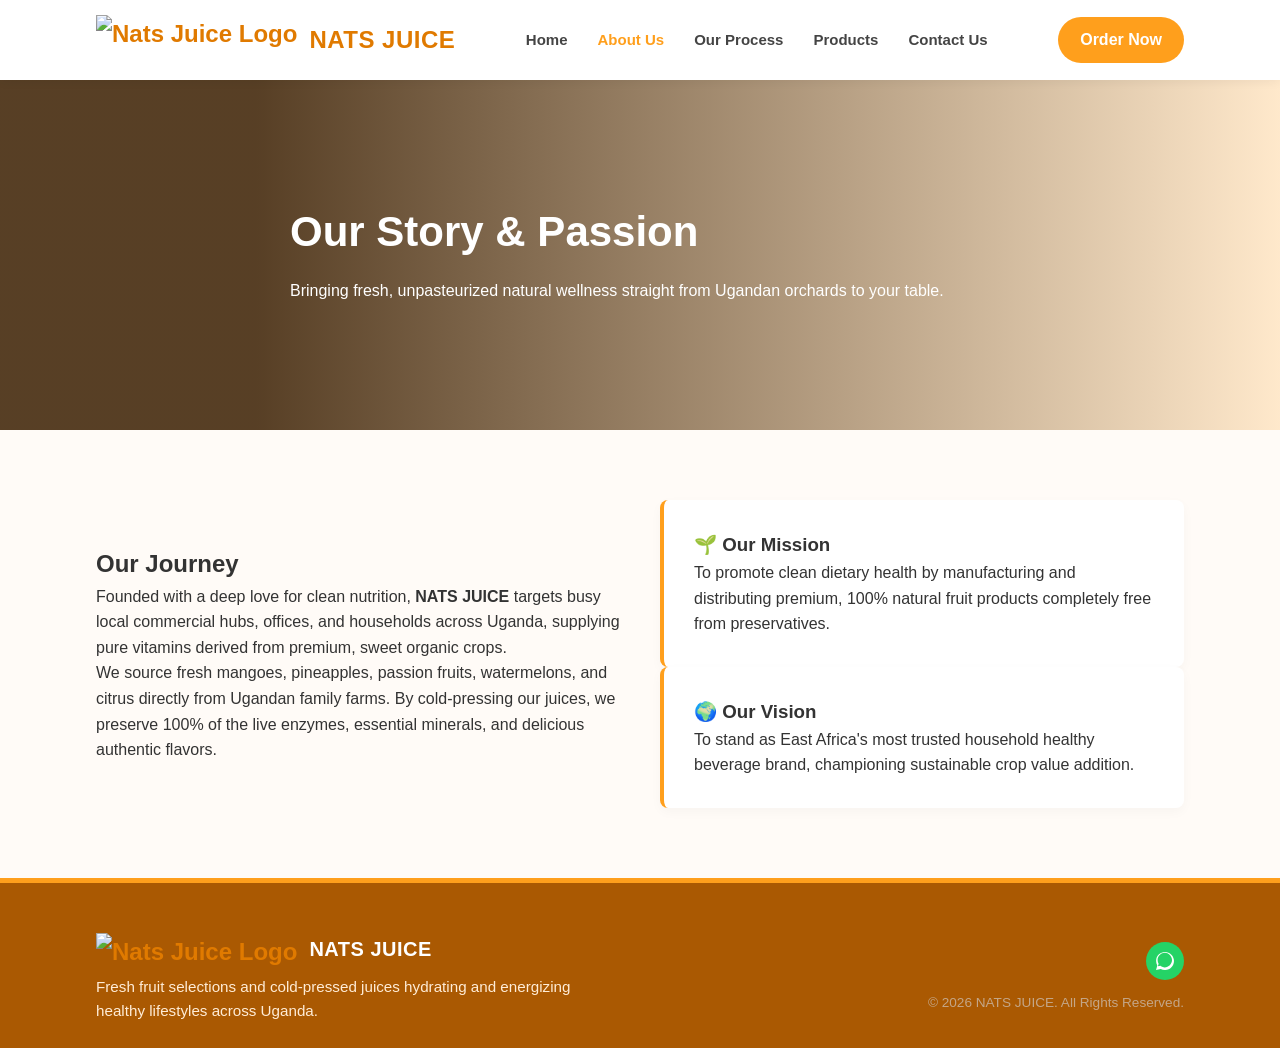
==== About.html @ 0ae97e0f "Add files via upload" ====
<!DOCTYPE html>
<html lang="en">
<head>
    <meta charset="UTF-8">
    <meta name="viewport" content="width=device-width, initial-scale=1.0">
    <title>About Us | NATS JUICE</title>
    <link rel="stylesheet" href="style.css">
</head>
<body>

    <header class="main-header">
        <div class="container header-flex">
            <div class="logo">
                <img src="images/logo.png" alt="Nats Juice Logo" class="logo-img">
                <span class="logo-text">NATS JUICE</span>
            </div>
            <nav class="nav-menu">
                <ul>
                    <li><a href="index.html">Home</a></li>
                    <li><a href="About.html" class="active">About Us</a></li>
                    <li><a href="Process.html">Our Process</a></li>
                    <li><a href="products.html">Products</a></li>
                   
                    <li><a href="contact.html">Contact Us</a></li>
                </ul>
            </nav>
            <div class="header-cta">
                <a href="contact.html" class="btn-cta">Order Now</a>
            </div>
        </div>
    </header>

    <section class="page-hero about-hero">
        <div class="hero-overlay"></div>
        <div class="container hero-content">
            <h1>Our Story & Passion</h1>
            <p>Bringing fresh, unpasteurized natural wellness straight from Ugandan orchards to your table.</p>
        </div>
    </section>

    <section class="about-section section-padding">
        <div class="container grid-two-col">
            <div class="about-text">
                <h2>Our Journey</h2>
                <p>Founded with a deep love for clean nutrition, <strong>NATS JUICE</strong> targets busy local commercial hubs, offices, and households across Uganda, supplying pure vitamins derived from premium, sweet organic crops.</p>
                <p>We source fresh mangoes, pineapples, passion fruits, watermelons, and citrus directly from Ugandan family farms. By cold-pressing our juices, we preserve 100% of the live enzymes, essential minerals, and delicious authentic flavors.</p>
            </div>
            <div class="about-values">
                <div class="value-card">
                    <h3>🌱 Our Mission</h3>
                    <p>To promote clean dietary health by manufacturing and distributing premium, 100% natural fruit products completely free from preservatives.</p>
                </div>
                <div class="value-card">
                    <h3>🌍 Our Vision</h3>
                    <p>To stand as East Africa's most trusted household healthy beverage brand, championing sustainable crop value addition.</p>
                </div>
            </div>
        </div>
    </section>

    <footer class="main-footer-compact">
        <div class="container footer-grid-compact">
            <div class="footer-brand-compact">
                <div class="logo">
                    <img src="images/logo.png" alt="Nats Juice Logo" class="logo-img" style="height: 32px;">
                    <span class="logo-text" style="color: #ffffff; font-size: 20px;">NATS JUICE</span>
                </div>
                <p>Fresh fruit selections and cold-pressed juices hydrating and energizing healthy lifestyles across Uganda.</p>
            </div>
            <div class="footer-socials-compact">
                <div class="social-icons-compact">
                    <a href="https://wa.me/256778732386" target="_blank" class="social-btn-compact whatsapp" aria-label="WhatsApp">
                        <svg viewBox="0 0 24 24" width="18" height="18" fill="currentColor"><path d="M.057 24l1.687-6.163c-1.041-1.804-1.588-3.849-1.587-5.946C.06 5.348 5.397.01 12.008.01c3.202.001 6.212 1.246 8.477 3.513 2.266 2.268 3.507 5.28 3.505 8.484-.004 6.657-5.34 11.997-11.953 11.997-2.005-.001-3.973-.502-5.713-1.457L0 24zm6.59-4.846c1.6.95 3.188 1.449 4.825 1.451 5.436 0 9.86-4.37 9.864-9.799.002-2.623-1.023-5.086-2.885-6.948C16.53 2.01 14.081.99 11.999.99c-5.442 0-9.87 4.372-9.874 9.802-.001 1.73.472 3.41 1.368 4.888l-.948 3.46 3.548-.923z"/></svg>
                    </a>
                </div>
                <p class="copyright-text-compact">&copy; 2026 NATS JUICE. All Rights Reserved.</p>
            </div>
        </div>
    </footer>
</body>
</html>
---- style.css ----
/* ==========================================================================
   1. BRAND IDENTITY DESIGN TOKENS (Mango Orange Palette)
   ========================================================================== */
:root {
    --primary-mango: #FF9F1C;       /* Vibrant tropical accent for CTAs & states */
    --deep-citrus: #E07A00;         /* Deep pulp contrast for typography & headers */
    --dark-bark: #aa5902;           /* Rich organic shadow tone for deep footers */
    --sunshine-mist: #FFFBF7;       /* Warm, welcoming background tint */
    --whatsapp-green: #25D366;      /* Global native green for instant action */
    --whatsapp-hover: #20BA5A;
    --text-dark: #333333;           /* Primary reading text */
    --text-muted: #666666;          /* Secondary descriptive body text */
    --pure-white: #ffffff;
}

/* ==========================================================================
   2. RESET & GLOBAL ELEMENT STYLES
   ========================================================================== */
* {
    margin: 0;
    padding: 0;
    box-sizing: border-box;
}

body {
    font-family: 'Segoe UI', Tahoma, Geneva, Verdana, sans-serif;
    color: var(--text-dark);
    line-height: 1.6;
    background-color: var(--sunshine-mist);
    -webkit-font-smoothing: antialiased;
}

.container {
    width: 85%;
    max-width: 1200px;
    margin: 0 auto;
}

/* ==========================================================================
   3. HEADER & INTEGRATED NAVIGATION SYSTEM
   ========================================================================== */
.main-header {
    background-color: var(--pure-white);
    box-shadow: 0 2px 10px rgba(0, 0, 0, 0.05);
    position: sticky;
    top: 0;
    z-index: 1000;
    padding: 15px 0;
}

.header-flex {
    display: flex;
    justify-content: space-between;
    align-items: center;
}

.logo {
    display: flex;
    align-items: center;
    gap: 12px;
    font-size: 24px;
    font-weight: 700;
    color: var(--deep-citrus);
    text-decoration: none;
}

.logo-img {
    height: 50px;
    width: auto;
    display: block;
    object-fit: contain;

}

.logo-text {
    font-weight: bold;
    display: flex;
    align-items: center;
    letter-spacing: 0.5px;
}

.nav-menu ul {
    display: flex;
    list-style: none;
    align-items: center;
}

.nav-menu ul li {
    margin: 0 15px;
    position: relative;
}

.nav-menu ul li a {
    text-decoration: none;
    color: #444444;
    font-weight: 600;
    font-size: 15px;
    transition: color 0.3s ease;
}

.nav-menu ul li a:hover, 
.nav-menu ul li a.active {
    color: var(--primary-mango);
}

.btn-cta {
    display: inline-block;
    background-color: var(--primary-mango);
    color: var(--pure-white);
    text-decoration: none;
    padding: 10px 22px;
    border-radius: 25px;
    font-weight: 600;
    transition: background-color 0.3s ease, transform 0.2s ease;
}

.btn-cta:hover {
    background-color: var(--deep-citrus);
    transform: translateY(-1px);
}

/* ==========================================================================
   4. LAYOUT COMPONENTS & STRUCTURAL HEROES
   ========================================================================== */
.hero-section {
    position: relative;
    background-image: url('images/backgroundimage.png'); 
    background-repeat: no-repeat;
    background-position: center center;
    background-size: cover;
    min-height: 480px;
    display: flex;
    align-items: center;
    color: var(--pure-white);
}

/* Debugged Layout Rule: Applies globally to internal page header layouts */
.page-hero {
    position: relative;
    background-image: url('images/backgroundimage.png'); 
    background-repeat: no-repeat;
    background-position: center center;
    background-size: cover;
    min-height: 350px;
    display: flex;
    align-items: center;
    color: var(--pure-white);
}

.hero-overlay {
    position: absolute;
    top: 0;
    left: 0;
    width: 100%;
    height: 100%;
    background: linear-gradient(to right, rgba(58, 30, 0, 0.85) 20%, rgba(255, 159, 28, 0.2) 100%);
    z-index: 1;
}

.hero-content {
    position: relative;
    z-index: 2;
    max-width: 700px;
}

.hero-content h1 {
    font-size: 42px;
    font-weight: 700;
    line-height: 1.25;
    margin-bottom: 20px;
}

.btn-primary {
    display: inline-block;
    background-color: var(--primary-mango);
    color: var(--pure-white);
    text-decoration: none;
    padding: 14px 28px;
    border-radius: 25px;
    font-weight: 600;
    transition: background-color 0.3s ease, transform 0.2s ease;
    border: none;
    cursor: pointer;
}

.btn-primary:hover {
    background-color: var(--deep-citrus);
    transform: translateY(-1px);
}

.section-padding {
    padding: 70px 0;
}

.bg-light {
    background-color: var(--sunshine-mist);
}

/* Typography Headings */
.section-title {
    text-align: center;
    font-size: 32px;
    font-weight: 700;
    color: var(--dark-bark);
    margin-bottom: 40px;
    position: relative;
}

.section-center-title {
    text-align: center;
    font-size: 30px;
    font-weight: 700;
    color: var(--dark-bark);
    margin-bottom: 15px;
}

.section-subtitle {
    text-align: center;
    color: var(--text-muted);
    max-width: 650px;
    margin: 0 auto 45px auto;
    font-size: 1.1rem;
}

.grid-two-col {
    display: grid;
    grid-template-columns: 1fr 1fr;
    gap: 40px;
    align-items: center;
}

/* ==========================================================================
   5. RESPONSIVE PRODUCT CARDS GRID
   ========================================================================== */
.products-section {
    padding: 60px 0;
    background-color: var(--pure-white);
}

.product-grid {
    display: grid;
    grid-template-columns: repeat(3, 1fr);
    gap: 30px;
}

.product-card {
    background-color: var(--pure-white);
    border-radius: 12px;
    overflow: hidden;
    box-shadow: 0 4px 15px rgba(0, 0, 0, 0.06);
    display: flex;
    flex-direction: column;
    height: 100%;
    transition: transform 0.3s ease, box-shadow 0.3s ease;
}

.product-card:hover {
    transform: translateY(-5px);
    box-shadow: 0 8px 25px rgba(224, 122, 0, 0.12);
}

.product-card-image {
    width: 100%;
    height: 240px;
    object-fit: cover;
    display: block;
}

.product-details {
    padding: 24px;
    flex-grow: 1;
    display: flex;
    flex-direction: column;
}

.product-badge {
    align-self: flex-start;
    background-color: #FFECD6;
    color: var(--deep-citrus);
    padding: 4px 12px;
    border-radius: 20px;
    font-size: 0.8rem;
    font-weight: 700;
    margin-bottom: 12px;
    text-transform: uppercase;
    letter-spacing: 0.5px;
}

.product-title {
    font-size: 1.4rem;
    color: var(--dark-bark);
    margin-bottom: 10px;
    font-weight: 700;
}

.product-description {
    font-size: 0.95rem;
    color: var(--text-muted);
    line-height: 1.6;
    margin-bottom: 20px;
}

.view-more-btn {
    display: block;
    text-align: center;
    background-color: var(--primary-mango);
    color: var(--pure-white);
    text-decoration: none;
    padding: 12px 20px;
    border-radius: 8px;
    font-weight: 700;
    margin-top: auto;
    transition: background-color 0.2s ease;
}

.view-more-btn:hover {
    background-color: var(--deep-citrus);
}

/* ==========================================================================
   6. INNER PAGE COMPONENT SPECIFICS (About, Process, Impact)
   ========================================================================== */
.value-card {
    background: var(--pure-white);
    padding: 30px;
    border-radius: 8px;
    box-shadow: 0 4px 12px rgba(0,0,0,0.03);
    border-left: 4px solid var(--primary-mango);
}

/* Step Progression Items (Process Page) */
.process-timeline {
    margin-top: 40px;
    display: flex;
    flex-direction: column;
    gap: 25px;
}

.process-step {
    display: flex;
    gap: 20px;
    background: var(--pure-white);
    padding: 25px;
    border-radius: 8px;
    box-shadow: 0 2px 12px rgba(0,0,0,0.03);
    align-items: flex-start;
}

.step-number {
    background-color: var(--primary-mango);
    color: var(--pure-white);
    width: 44px;
    height: 44px;
    border-radius: 50%;
    display: flex;
    align-items: center;
    justify-content: center;
    font-weight: 700;
    font-size: 1.1rem;
    flex-shrink: 0;
}





/* ==========================================================================
   7. NATIVE ORDER FORM ENGINE (Contact Page)
   ========================================================================== */
.whatsapp-native-form {
    display: flex;
    flex-direction: column;
    gap: 18px;
    background: var(--pure-white);
    padding: 30px;
    border-radius: 10px;
    border: 1px solid #FFECD6;
    box-shadow: 0 4px 20px rgba(0,0,0,0.02);
}

.form-group {
    display: flex;
    flex-direction: column;
    gap: 6px;
}

.form-group label {
    font-weight: 600;
    font-size: 0.9rem;
    color: #444444;
}

.form-group input, 
.form-group select {
    padding: 12px;
    border: 1px solid #DCDCDC;
    border-radius: 6px;
    font-size: 1rem;
    outline: none;
    background-color: #FAFAFA;
    transition: border-color 0.2s, background-color 0.2s;
}

.form-group input:focus, 
.form-group select:focus {
    border-color: var(--primary-mango);
    background-color: var(--pure-white);
}

.form-submit-btn {
    background-color: var(--whatsapp-green);
    color: var(--pure-white);
    padding: 14px;
    border: none;
    border-radius: 6px;
    font-weight: 700;
    font-size: 1.05rem;
    cursor: pointer;
    transition: background-color 0.2s ease, transform 0.1s ease;
    margin-top: 5px;
}

.form-submit-btn:hover {
    background-color: var(--whatsapp-hover);
}

.form-submit-btn:active {
    transform: scale(0.99);
}

/* Integrated SVGs (Contact Info block rules) */
.orange-svg-icon {
    width: 24px;
    height: 24px;
    fill: var(--primary-mango);
    flex-shrink: 0;
    display: inline-block;
    vertical-align: middle;
}

.info-item {
    display: flex;
    align-items: center;
    gap: 15px;
    margin-bottom: 20px;
    font-size: 1rem;
    color: var(--text-dark);
}

/* ==========================================================================
   8. COMPACT UNIFIED BRAND FOOTER
   ========================================================================== */
.main-footer-compact {
    background-color: var(--dark-bark);
    color: var(--pure-white);
    padding: 50px 0 25px 0;
    font-size: 0.95rem;
    border-top: 5px solid var(--primary-mango);
}

.footer-grid-compact {
    display: flex;
    justify-content: space-between;
    align-items: center;
    flex-wrap: wrap;
    gap: 30px;
}

.footer-brand-compact p {
    margin-top: 10px;
    color: #FFECD6;
    max-width: 480px;
    line-height: 1.6;
}

.footer-socials-compact {
    text-align: right;
}

.social-icons-compact {
    display: flex;
    gap: 12px;
    justify-content: flex-end;
    margin-bottom: 12px;
}

.social-btn-compact {
    display: flex;
    align-items: center;
    justify-content: center;
    width: 38px;
    height: 38px;
    border-radius: 50%;
    color: var(--pure-white);
    text-decoration: none;
    transition: transform 0.2s, background-color 0.2s;
}

.social-btn-compact:hover {
    transform: translateY(-3px);
}

.social-btn-compact.whatsapp { background-color: var(--whatsapp-green); }
.social-btn-compact.whatsapp:hover { background-color: var(--whatsapp-hover); }

.copyright-text-compact {
    color: #C4A687;
    font-size: 0.85rem;
}

/* ==========================================================================
   9. MEDIA QUERIES & RESPONSIVES BREAKPOINTS
   ========================================================================== */
@media (max-width: 992px) {
    .product-grid {
        grid-template-columns: repeat(2, 1fr);
    }
}

@media (max-width: 768px) {
    .header-flex {
        flex-direction: column;
        gap: 15px;
        text-align: center;
    }
    
    .nav-menu ul {
        flex-wrap: wrap;
        justify-content: center;
        gap: 10px;
    }
    
    .nav-menu ul li {
        margin: 0 10px;
    }
    
    .grid-two-col {
        grid-template-columns: 1fr;
        gap: 35px;
    }
    
    .product-grid,
    .metrics-dashboard-grid {
        grid-template-columns: 1fr;
    }
    
    .hero-content h1 {
        font-size: 32px;
    }
    
    .footer-grid-compact {
        flex-direction: column;
        text-align: center;
    }
    
    .footer-brand-compact .logo {
        justify-content: center;
    }
    
    .footer-socials-compact {
        text-align: center;
    }
    
    .social-icons-compact {
        justify-content: center;
    }
    
    .process-step {
        flex-direction: column;
        align-items: center;
        text-align: center;
    }
}
/* --- HOME PAGE HERO --- */
.hero-section {
    position: relative;
    /* 1. Point to your local image file */
    background-image: url('images/home.jpg'); 
    background-repeat: no-repeat;
    background-position: center center;
    background-size: cover; /* 2. Ensures image stretches nicely without distorting */
    min-height: 480px;
    display: flex;
    align-items: center;
    color: var(--pure-white);
}

/* --- INNER PAGES HERO (About, Process, Impacts, etc.) --- */
.about-hero {
    position: relative;
    /* 3. Point to an inner page hero image */
    background-image: url('images/about.jpg'); 
    background-repeat: no-repeat;
    background-position: center center;
    background-size: cover;
    min-height: 350px;
    display: flex;
    align-items: center;
    color: var(--pure-white);
}
.process-hero {
    position: relative;
    /* 3. Point to an inner page hero image */
    background-image: url('images/process.jpg'); 
    background-repeat: no-repeat;
    background-position: center center;
    background-size: cover;
    min-height: 350px;
    display: flex;
    align-items: center;
    color: var(--pure-white);
}
.products-hero {
    position: relative;
    /* 3. Point to an inner page hero image */
    background-image: url('images/home.jpg'); 
    background-repeat: no-repeat;
    background-position: center center;
    background-size: cover;
    min-height: 350px;
    display: flex;
    align-items: center;
    color: var(--pure-white);
}


.contact-hero {
    position: relative;
    /* 3. Point to an inner page hero image */
    background-image: url('images/contact.jpg'); 
    background-repeat: no-repeat;
    background-position: center center;
    background-size: cover;
    min-height: 350px;
    display: flex;
    align-items: center;
    color: var(--pure-white);
}
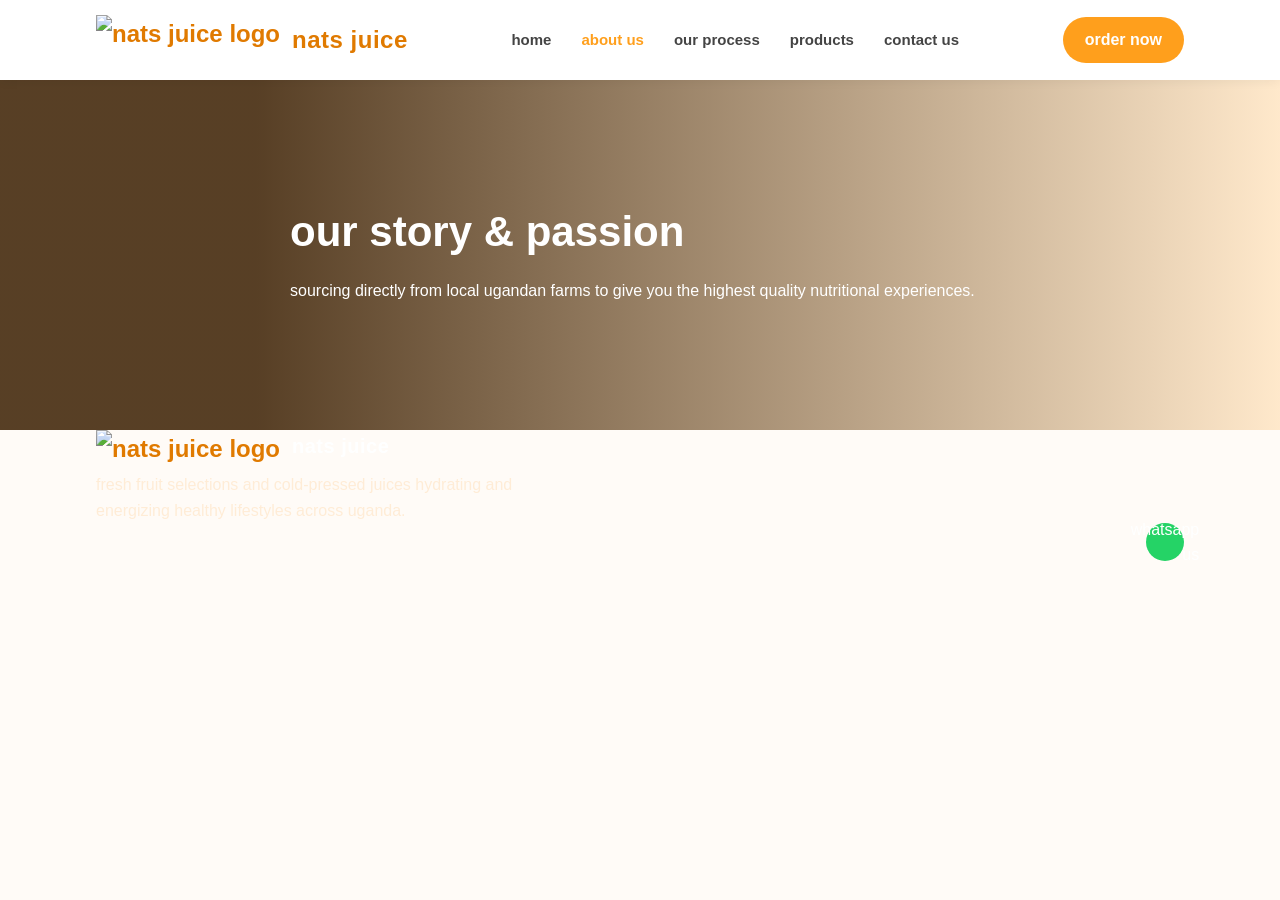
==== commit 13d7c7f7: "Update About.html" ====
--- a/About.html
+++ b/About.html
@@ -1,9 +1,9 @@
-<!DOCTYPE html>
+<!doctype html>
 <html lang="en">
 <head>
-    <meta charset="UTF-8">
+    <meta charset="utf-8">
     <meta name="viewport" content="width=device-width, initial-scale=1.0">
-    <title>About Us | NATS JUICE</title>
+    <title>about us | nats juice</title>
     <link rel="stylesheet" href="style.css">
 </head>
 <body>
@@ -11,21 +11,20 @@
     <header class="main-header">
         <div class="container header-flex">
             <div class="logo">
-                <img src="images/logo.png" alt="Nats Juice Logo" class="logo-img">
-                <span class="logo-text">NATS JUICE</span>
+                <img src="images/logo.png" alt="nats juice logo" class="logo-img">
+                <span class="logo-text">nats juice</span>
             </div>
             <nav class="nav-menu">
                 <ul>
-                    <li><a href="index.html">Home</a></li>
-                    <li><a href="About.html" class="active">About Us</a></li>
-                    <li><a href="Process.html">Our Process</a></li>
-                    <li><a href="products.html">Products</a></li>
-                   
-                    <li><a href="contact.html">Contact Us</a></li>
+                    <li><a href="index.html">home</a></li>
+                    <li><a href="about.html" class="active">about us</a></li>
+                    <li><a href="process.html">our process</a></li>
+                    <li><a href="products.html">products</a></li>
+                    <li><a href="contact.html">contact us</a></li>
                 </ul>
             </nav>
             <div class="header-cta">
-                <a href="contact.html" class="btn-cta">Order Now</a>
+                <a href="contact.html" class="btn-cta">order now</a>
             </div>
         </div>
     </header>
@@ -33,49 +32,27 @@
     <section class="page-hero about-hero">
         <div class="hero-overlay"></div>
         <div class="container hero-content">
-            <h1>Our Story & Passion</h1>
-            <p>Bringing fresh, unpasteurized natural wellness straight from Ugandan orchards to your table.</p>
+            <h1>our story & passion</h1>
+            <p>sourcing directly from local ugandan farms to give you the highest quality nutritional experiences.</p>
         </div>
     </section>
 
-    <section class="about-section section-padding">
-        <div class="container grid-two-col">
-            <div class="about-text">
-                <h2>Our Journey</h2>
-                <p>Founded with a deep love for clean nutrition, <strong>NATS JUICE</strong> targets busy local commercial hubs, offices, and households across Uganda, supplying pure vitamins derived from premium, sweet organic crops.</p>
-                <p>We source fresh mangoes, pineapples, passion fruits, watermelons, and citrus directly from Ugandan family farms. By cold-pressing our juices, we preserve 100% of the live enzymes, essential minerals, and delicious authentic flavors.</p>
+    <footer class="footer-compact">
+        <div class="container footer-flex-compact">
+            <div class="footer-brand-compact">
+                <div class="logo">
+                    <img src="images/logo.png" alt="nats juice logo" class="logo-img" style="height: 32px;">
+                    <span class="logo-text" style="color: #ffffff; font-size: 20px;">nats juice</span>
+                </div>
+                <p>fresh fruit selections and cold-pressed juices hydrating and energizing healthy lifestyles across uganda.</p>
             </div>
-            <div class="about-values">
-                <div class="value-card">
-                    <h3>🌱 Our Mission</h3>
-                    <p>To promote clean dietary health by manufacturing and distributing premium, 100% natural fruit products completely free from preservatives.</p>
-                </div>
-                <div class="value-card">
-                    <h3>🌍 Our Vision</h3>
-                    <p>To stand as East Africa's most trusted household healthy beverage brand, championing sustainable crop value addition.</p>
+            <div class="footer-socials-compact">
+                <div class="social-icons-compact">
+                    <a href="https://wa.me/256778732386" target="_blank" class="social-btn-compact whatsapp">whatsapp us</a>
                 </div>
             </div>
         </div>
-    </section>
+    </footer>
 
-    <footer class="main-footer-compact">
-        <div class="container footer-grid-compact">
-            <div class="footer-brand-compact">
-                <div class="logo">
-                    <img src="images/logo.png" alt="Nats Juice Logo" class="logo-img" style="height: 32px;">
-                    <span class="logo-text" style="color: #ffffff; font-size: 20px;">NATS JUICE</span>
-                </div>
-                <p>Fresh fruit selections and cold-pressed juices hydrating and energizing healthy lifestyles across Uganda.</p>
-            </div>
-            <div class="footer-socials-compact">
-                <div class="social-icons-compact">
-                    <a href="https://wa.me/256778732386" target="_blank" class="social-btn-compact whatsapp" aria-label="WhatsApp">
-                        <svg viewBox="0 0 24 24" width="18" height="18" fill="currentColor"><path d="M.057 24l1.687-6.163c-1.041-1.804-1.588-3.849-1.587-5.946C.06 5.348 5.397.01 12.008.01c3.202.001 6.212 1.246 8.477 3.513 2.266 2.268 3.507 5.28 3.505 8.484-.004 6.657-5.34 11.997-11.953 11.997-2.005-.001-3.973-.502-5.713-1.457L0 24zm6.59-4.846c1.6.95 3.188 1.449 4.825 1.451 5.436 0 9.86-4.37 9.864-9.799.002-2.623-1.023-5.086-2.885-6.948C16.53 2.01 14.081.99 11.999.99c-5.442 0-9.87 4.372-9.874 9.802-.001 1.73.472 3.41 1.368 4.888l-.948 3.46 3.548-.923z"/></svg>
-                    </a>
-                </div>
-                <p class="copyright-text-compact">&copy; 2026 NATS JUICE. All Rights Reserved.</p>
-            </div>
-        </div>
-    </footer>
 </body>
-</html>+</html>
